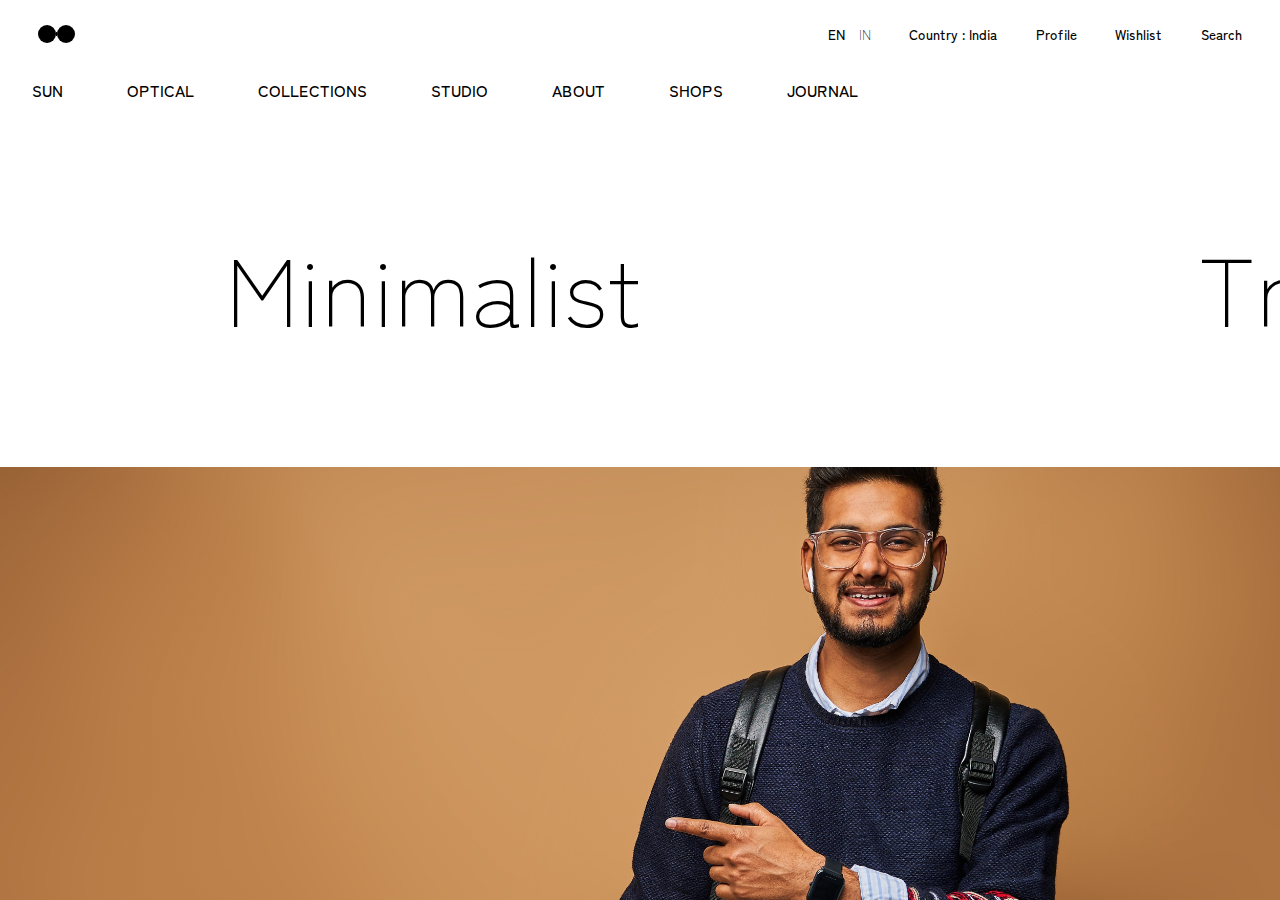
==== index.html @ 02ce1ba9 "Add files via upload" ====
<!DOCTYPE html>
<html lang="en">

<head>
    <meta charset="UTF-8">
    <meta name="viewport" content="width=device-width, initial-scale=1.0">
    <title>Trendline - Eyewear store</title>
    <link rel="stylesheet" href="style_1.css">
    <link rel="preconnect" href="https://fonts.googleapis.com">
    <link rel="preconnect" href="https://fonts.gstatic.com" crossorigin>
    <link href="https://fonts.googleapis.com/css2?family=Wix+Madefor+Display:wght@400..800&family=Zen+Kaku+Gothic+Antique:wght@300;400;500;700;900&display=swap" rel="stylesheet">
</head>

<body>
    <div id="main">
        <nav>
            <div id="nav_1">
                <div id="icon">
                    <div class="circle"></div>
                    <div class="line"></div>
                    <div class="circle"></div>
                </div>
            </div>
            <div id="nav_2">
                <h4>EN <span>IN</span></h4>
                <h4>Country : India</h4>
                <h4>Profile</h4>
                <h4>Wishlist</h4>
                <h4>Search</h4>
            </div>
        </nav>
        <div id="nav_0">
            <h3>SUN</h3>
            <h3>OPTICAL</h3>
            <h3>COLLECTIONS</h3>
            <h3>STUDIO</h3>
            <H3>ABOUT</H3>
            <h3>SHOPS</h3>
            <h3>JOURNAL</h3>
        </div>
        <div id="content">
            <div id="text_content">
                <div class="heading">
                    <h1>Minimalist</h1>
                </div>
                <div class="heading">
                    <h1>Trendline</h1>
                </div>
                <!-- <div class="heading">
                    <h1>Sustainable</h1>
                </div> -->
                <div class="heading">
                    <h1>Workwear</h1>
                </div>
            </div>
            <div id="image_content">
                <!-- <a href="https://www.freepik.com/free-photo/smiling-happy-indian-student-with-backpack-pointing-his-finger-wall_18133518.htm#fromView=search&page=2&position=49&uuid=5ab7b97b-f380-4d09-bae3-d81baacdeb5f">Image by artursafronovvvv on Freepik</a> -->
                <img src="img61.jpg" alt="">
                <img src="img62.jpg" alt="">
                <img src="img63.jpg" alt="">
            </div>
        </div>
    </div>
</body>

</html>
---- style_1.css ----
* {
    margin: 0;
    padding: 0;
    box-sizing: border-box;
    /* font-family: 'Gilroy-light'; */
    font-family: "Zen Kaku Gothic Antique", sans-serif;
    /* font-family: "Wix Madefor Display", sans-serif; */
    font-weight: 300;
    /* font-style: normal; */
}

html,
body {
    width: 100%;
    height: 100%;
}

#main {
    width: 100%;
    height: 100%;
}

nav {

    height: 7.5vh;
    width: 100%;
    /* background-color: aqua; */
    display: flex;
    justify-content: space-between;
    align-items: center;
    padding: 0 3vw;
}

#icon {
    display: flex;
    align-items: center;
}

#icon .line {
    width: 0.1vh;
    height: 0.5vh;
    background-color: black;
}

#icon .circle {
    width: 2vh;
    height: 2vh;
    border-radius: 50%;
    background-color: rgb(0, 0, 0);
}

#nav_2 {
    display: flex;
    /* background-color: white; */
    gap: 3vw;

}

#nav_2 h4 {
    font-weight: 500;
    font-size: 1.5vh;
}

#nav_2 h4 span {
    margin-left: 10px;
}

#nav_0 {
    display: flex;
    align-items: center;
    height: 5vh;
    gap: 5vw;
    padding: 0 2.5vw;
    /* background-color: aquamarine; */
}

#nav_0 h3 {
    font-weight: 500;
    font-size: 1.75vh;
}

#content {
    /* background-color: antiquewhite; */
    width: 100%;
    height: calc(100% - 12.5vh);
}

#text_content {
    /* background-color: brown; */
    width: 100%;
    height: 45%;
    display: flex;
    padding: 12.5vh 10vw;
    /* padding-top: 10%; */
    /* padding-top: calc(100% - 99vw); */
    /* flex-wrap: nowrap; */
    overflow-x: auto;
}

#text_content::-webkit-scrollbar {
    /* display: none; */
    background-color: transparent;
    height: 0.5vw;
}

#text_content::-webkit-scrollbar-thumb {
    background-color: rgb(255, 157, 0);
}

.heading {
    /* display: flex; */
    display: grid;
    grid-template-columns: 10% 90%;
    grid-template-rows: 10% 90%;
    /* padding-top: 7.5%; */
    flex-shrink: 0;
    /* align-items: center;
    justify-content: center; */
    /* background-color: burlywood; */
    height: 100%;
    width: 95%;
    /* border: 1px solid black; */
}

.num{
    grid-column: 1/2;
    grid-row: 1/2;
    display: flex;
    align-items: end;
    /* background-color: red; */
    font-size: 2.25vh;
    font-weight: 500;
}
.super{
    /* background-color: orange; */
    display: flex;
    align-items: end;
    grid-column: 2/3;
    grid-row: 1/2;
    font-size: 2.25vh;

}
.heading h1 {
    /* background-color: yellow; */
    grid-column: 2/3;
    grid-row: 2/3;
    font-size: 7.5vw;
    display: flex;
    align-items: start;
    line-height: 1;
}

#image_content {
    width: 100%;
    height: 55%;
    /* background-image: url(img61.jpg); */
    /* background-size: cover; */
    /* background-position: top center; */
    display: flex;
    overflow-x: auto;
}

#image_content::-webkit-scrollbar {
    display: none;
}

#image_content img {
    width: 100%;
    height: 100%;
    object-fit: cover;
    object-position: center top;
    flex-shrink: 0;
}

@media (max-width:615px) {

    #nav_0 {
        display: flex;
        align-items: center;
        justify-content: center;
        height: 5vh;
        gap: 4vw;
        padding: 0 2.5vw;
        /* background-color: aquamarine; */
    }

    #nav_0 h3 {
        font-weight: 500;
        font-size: 2.5vw;
    }
    #text_content {
        padding: 12.5vh 7.5vw;

    }
    #text_content::-webkit-scrollbar {
        /* display: none; */
        background-color: transparent;
        height: 1vw;
    }
    .heading {
        height: 100%;
        width: 100%;

    }
    .heading h1 {
        font-size: 7vh;
    } 
    
}
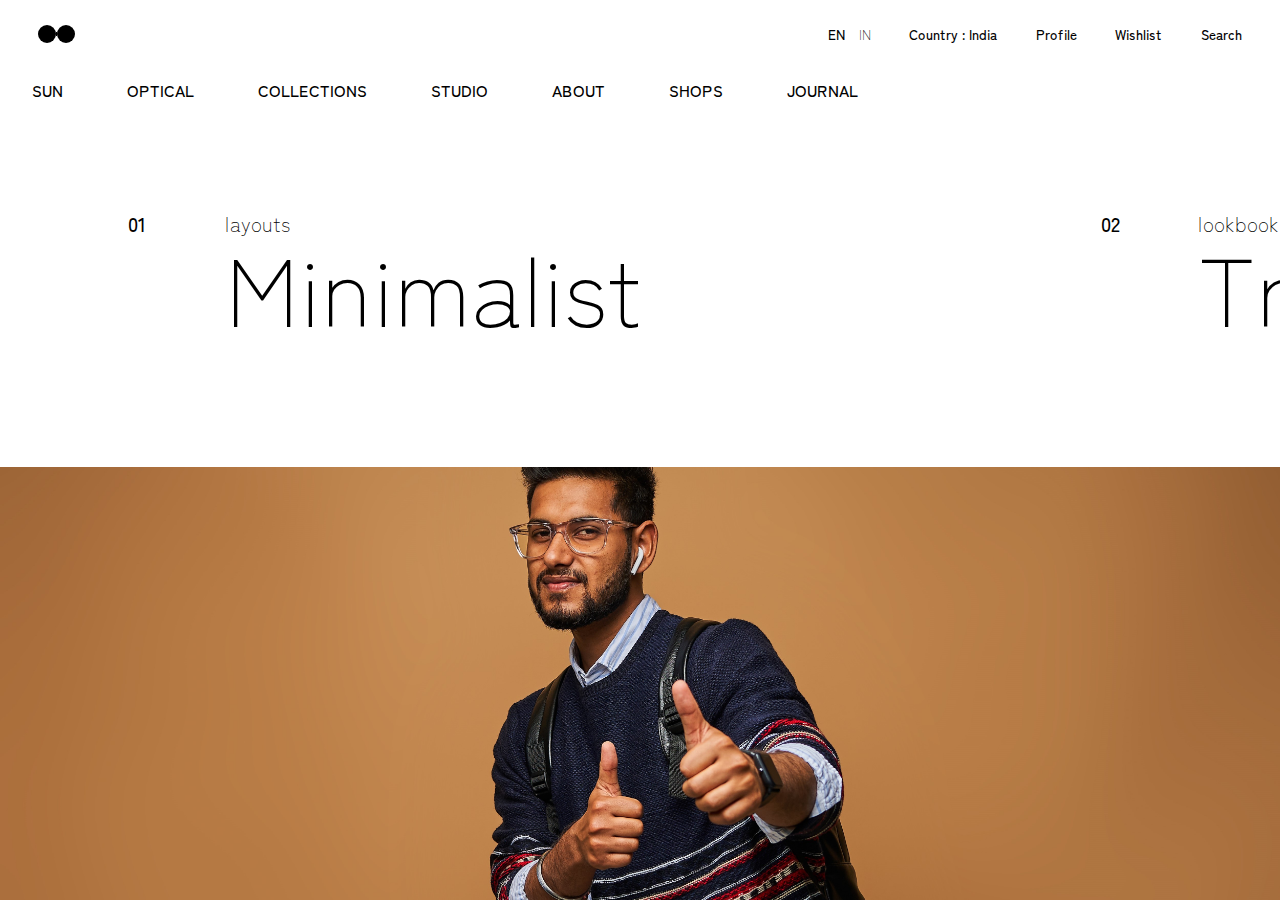
==== commit 115d9a0e: "Update index.html" ====
--- a/index.html
+++ b/index.html
@@ -41,26 +41,32 @@
         <div id="content">
             <div id="text_content">
                 <div class="heading">
+                    <div class="num">01</div>
+                    <div class="super">layouts</div>
                     <h1>Minimalist</h1>
                 </div>
                 <div class="heading">
+                    <div class="num">02</div>
+                    <div class="super">lookbook</div>
                     <h1>Trendline</h1>
                 </div>
                 <!-- <div class="heading">
                     <h1>Sustainable</h1>
                 </div> -->
                 <div class="heading">
+                    <div class="num">03</div>
+                    <div class="super"></div>
                     <h1>Workwear</h1>
                 </div>
             </div>
             <div id="image_content">
                 <!-- <a href="https://www.freepik.com/free-photo/smiling-happy-indian-student-with-backpack-pointing-his-finger-wall_18133518.htm#fromView=search&page=2&position=49&uuid=5ab7b97b-f380-4d09-bae3-d81baacdeb5f">Image by artursafronovvvv on Freepik</a> -->
+                <img src="img63.jpg" alt="">
+                <img src="img62.jpg" alt="">
                 <img src="img61.jpg" alt="">
-                <img src="img62.jpg" alt="">
-                <img src="img63.jpg" alt="">
             </div>
         </div>
     </div>
 </body>
 
-</html>+</html>
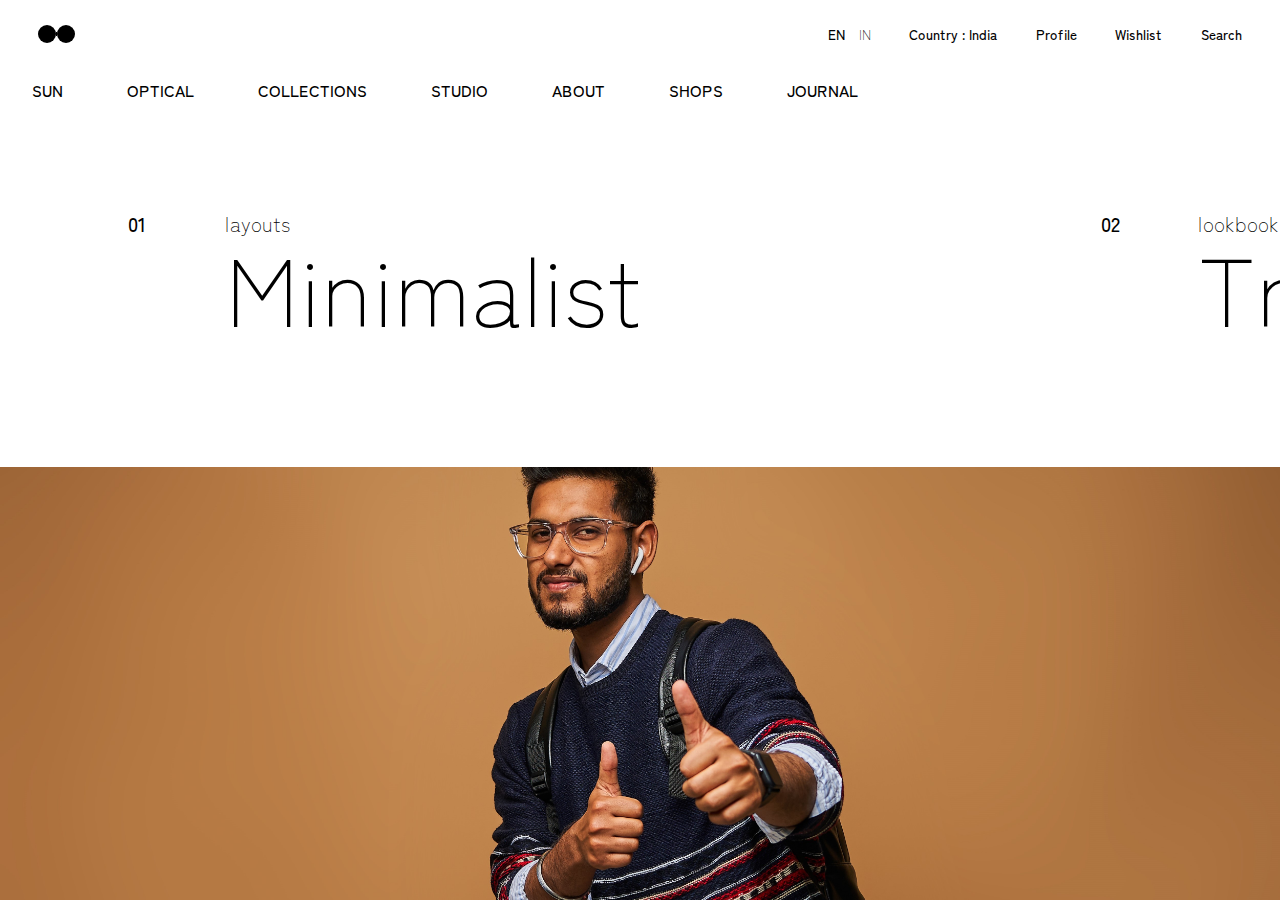
==== commit 613de695: "Update index.html" ====
--- a/index.html
+++ b/index.html
@@ -5,7 +5,7 @@
     <meta charset="UTF-8">
     <meta name="viewport" content="width=device-width, initial-scale=1.0">
     <title>Trendline - Eyewear store</title>
-    <link rel="stylesheet" href="style_1.css">
+    <link rel="stylesheet" href="style.css">
     <link rel="preconnect" href="https://fonts.googleapis.com">
     <link rel="preconnect" href="https://fonts.gstatic.com" crossorigin>
     <link href="https://fonts.googleapis.com/css2?family=Wix+Madefor+Display:wght@400..800&family=Zen+Kaku+Gothic+Antique:wght@300;400;500;700;900&display=swap" rel="stylesheet">
--- a/style.css
+++ b/style.css
@@ -0,0 +1,209 @@
+* {
+    margin: 0;
+    padding: 0;
+    box-sizing: border-box;
+    /* font-family: 'Gilroy-light'; */
+    font-family: "Zen Kaku Gothic Antique", sans-serif;
+    /* font-family: "Wix Madefor Display", sans-serif; */
+    font-weight: 300;
+    /* font-style: normal; */
+}
+
+html,
+body {
+    width: 100%;
+    height: 100%;
+}
+
+#main {
+    width: 100%;
+    height: 100%;
+}
+
+nav {
+
+    height: 7.5vh;
+    width: 100%;
+    /* background-color: aqua; */
+    display: flex;
+    justify-content: space-between;
+    align-items: center;
+    padding: 0 3vw;
+}
+
+#icon {
+    display: flex;
+    align-items: center;
+}
+
+#icon .line {
+    width: 0.1vh;
+    height: 0.5vh;
+    background-color: black;
+}
+
+#icon .circle {
+    width: 2vh;
+    height: 2vh;
+    border-radius: 50%;
+    background-color: rgb(0, 0, 0);
+}
+
+#nav_2 {
+    display: flex;
+    /* background-color: white; */
+    gap: 3vw;
+
+}
+
+#nav_2 h4 {
+    font-weight: 500;
+    font-size: 1.5vh;
+}
+
+#nav_2 h4 span {
+    margin-left: 10px;
+}
+
+#nav_0 {
+    display: flex;
+    align-items: center;
+    height: 5vh;
+    gap: 5vw;
+    padding: 0 2.5vw;
+    /* background-color: aquamarine; */
+}
+
+#nav_0 h3 {
+    font-weight: 500;
+    font-size: 1.75vh;
+}
+
+#content {
+    /* background-color: antiquewhite; */
+    width: 100%;
+    height: calc(100% - 12.5vh);
+}
+
+#text_content {
+    /* background-color: brown; */
+    width: 100%;
+    height: 45%;
+    display: flex;
+    padding: 12.5vh 10vw;
+    /* padding-top: 10%; */
+    /* padding-top: calc(100% - 99vw); */
+    /* flex-wrap: nowrap; */
+    overflow-x: auto;
+}
+
+#text_content::-webkit-scrollbar {
+    /* display: none; */
+    background-color: transparent;
+    height: 0.5vw;
+}
+
+#text_content::-webkit-scrollbar-thumb {
+    background-color: rgb(255, 157, 0);
+}
+
+.heading {
+    /* display: flex; */
+    display: grid;
+    grid-template-columns: 10% 90%;
+    grid-template-rows: 10% 90%;
+    /* padding-top: 7.5%; */
+    flex-shrink: 0;
+    /* align-items: center;
+    justify-content: center; */
+    /* background-color: burlywood; */
+    height: 100%;
+    width: 95%;
+    /* border: 1px solid black; */
+}
+
+.num{
+    grid-column: 1/2;
+    grid-row: 1/2;
+    display: flex;
+    align-items: end;
+    /* background-color: red; */
+    font-size: 2.25vh;
+    font-weight: 500;
+}
+.super{
+    /* background-color: orange; */
+    display: flex;
+    align-items: end;
+    grid-column: 2/3;
+    grid-row: 1/2;
+    font-size: 2.25vh;
+
+}
+.heading h1 {
+    /* background-color: yellow; */
+    grid-column: 2/3;
+    grid-row: 2/3;
+    font-size: 7.5vw;
+    display: flex;
+    align-items: start;
+    line-height: 1;
+}
+
+#image_content {
+    width: 100%;
+    height: 55%;
+    /* background-image: url(img61.jpg); */
+    /* background-size: cover; */
+    /* background-position: top center; */
+    display: flex;
+    overflow-x: auto;
+}
+
+#image_content::-webkit-scrollbar {
+    display: none;
+}
+
+#image_content img {
+    width: 100%;
+    height: 100%;
+    object-fit: cover;
+    object-position: center top;
+    flex-shrink: 0;
+}
+
+@media (max-width:615px) {
+
+    #nav_0 {
+        display: flex;
+        align-items: center;
+        justify-content: center;
+        height: 5vh;
+        gap: 4vw;
+        padding: 0 2.5vw;
+        /* background-color: aquamarine; */
+    }
+
+    #nav_0 h3 {
+        font-weight: 500;
+        font-size: 2.5vw;
+    }
+    #text_content {
+        padding: 12.5vh 7.5vw;
+
+    }
+    #text_content::-webkit-scrollbar {
+        /* display: none; */
+        background-color: transparent;
+        height: 1vw;
+    }
+    .heading {
+        height: 100%;
+        width: 100%;
+
+    }
+    .heading h1 {
+        font-size: 7vh;
+    } 
+    
+}